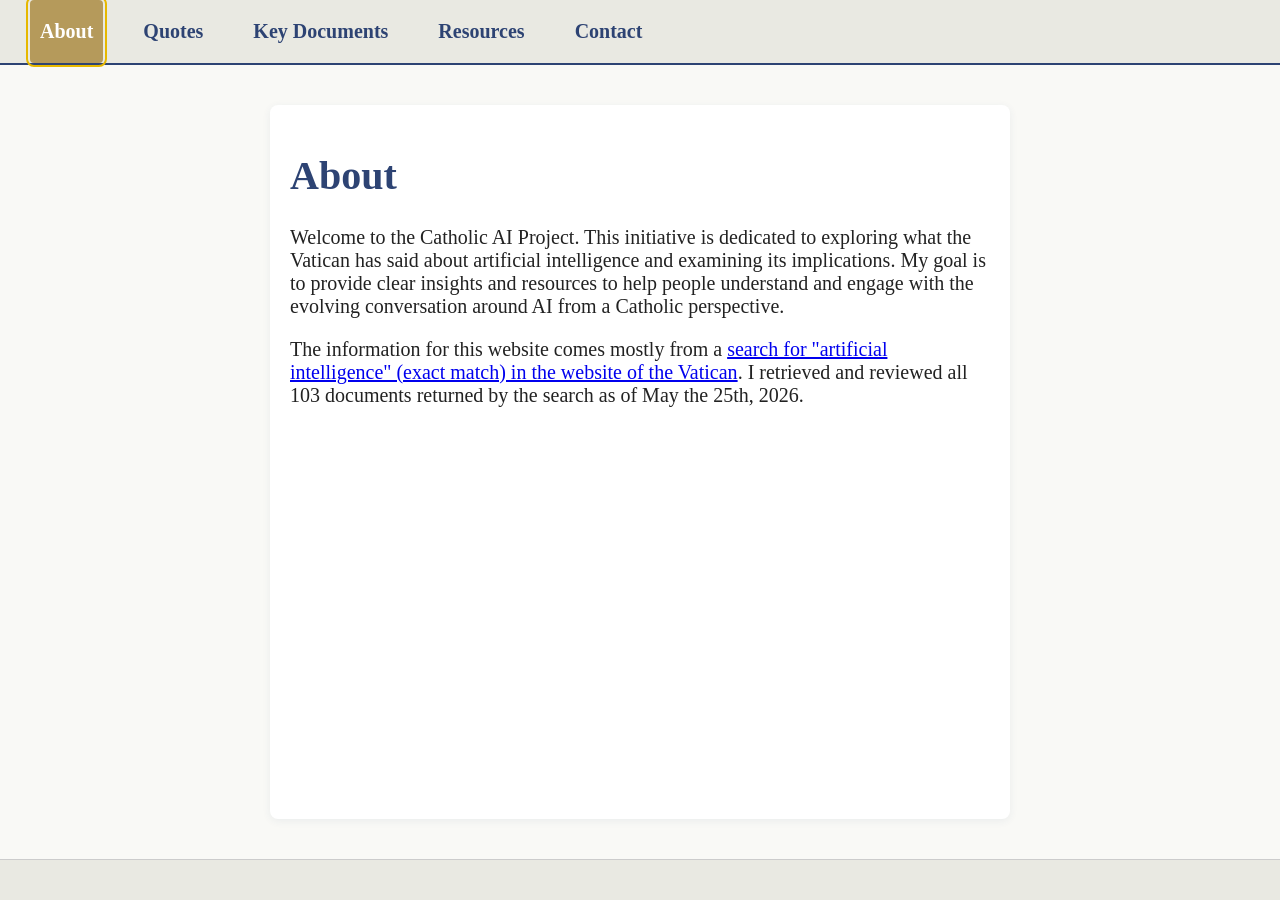
==== index.html @ c1c32372 "Update index.html" ====
<!DOCTYPE html>
<html lang="en">
<head>
  <meta charset="UTF-8">
  <meta name="viewport" content="width=device-width, initial-scale=1.0">
  <title>About | Catholic AI Project</title>
  <link rel="stylesheet" href="assets/style.css">
</head>
<body>
  <nav aria-label="Main navigation">
    <ul class="nav">
      <li><a href="index.html" aria-current="page">About</a></li>
      <li><a href="quotes.html">Quotes</a></li>
      <li><a href="documents.html">Key Documents</a></li>
      <li><a href="resources.html">Resources</a></li>
      <li><a href="contact.html">Contact</a></li>
    </ul>
  </nav>
  <main>
    <h1>About</h1>
      <p>Welcome to the Catholic AI Project. This initiative is dedicated to exploring what the Vatican has said about artificial intelligence and examining its implications. My goal is to provide clear insights and resources to help people understand and engage with the evolving conversation around AI from a Catholic perspective.</p>
      
      <p>The information for this website comes mostly from a <a href="https://www.vatican.va/content/vatican/en/search.html?q=artificial%20intelligence&from=&to=&in=exact&sorting=latest">search for "artificial intelligence" (exact match) in the website of the Vatican</a>. I retrieved and reviewed all 103 documents returned by the search as of May the 25th, 2026.</p>
  </main>
  <footer>
    
  </footer>
</body>
</html>
---- assets/style.css ----
/* Catholic AI Project - Accessible, Professional Theme
   - High contrast, easy-to-read colors
   - Large, legible font
   - Responsive and screen reader friendly
*/

:root {
  --main-bg: #f9f9f6;
  --main-text: #222;
  --accent: #2d4373;
  --accent-contrast: #fff;
  --nav-bg: #e9e9e2;
  --nav-active: #b59a5b;
  --nav-hover: #d6cfa6;
  --footer-bg: #e9e9e2;
  --focus: #e6b800;
  font-size: 20px;
}

body {
  background: var(--main-bg);
  color: var(--main-text);
  font-family: 'Georgia', 'Times New Roman', Times, serif;
  margin: 0;
  min-height: 100vh;
  display: flex;
  flex-direction: column;
}

nav {
  background: var(--nav-bg);
  border-bottom: 2px solid var(--accent);
}

.nav {
  list-style: none;
  margin: 0;
  padding: 0 1.5rem;
  display: flex;
  gap: 1.5rem;
}

.nav li {
  margin: 0;
}

.nav a {
  display: block;
  padding: 1rem 0.5rem;
  color: var(--accent);
  text-decoration: none;
  font-weight: bold;
  border-radius: 4px;
  transition: background 0.2s, color 0.2s;
}

.nav a[aria-current="page"],
.nav a:focus {
  background: var(--nav-active);
  color: var(--accent-contrast);
  outline: 2px solid var(--focus);
  outline-offset: 2px;
}

.nav a:hover {
  background: var(--nav-hover);
  color: var(--main-text);
}

main {
  flex: 1;
  max-width: 700px;
  margin: 2rem auto;
  padding: 1rem;
  background: #fff;
  border-radius: 8px;
  box-shadow: 0 2px 8px rgba(45,67,115,0.07);
}

h1, h2, h3 {
  color: var(--accent);
  font-family: 'Georgia', 'Times New Roman', Times, serif;
}

footer {
  background: var(--footer-bg);
  text-align: center;
  padding: 1rem 0;
  font-size: 1rem;
  color: #555;
  border-top: 1px solid #ccc;
}

ul {
  margin-top: 1em;
  margin-bottom: 1em;
}

ul li {
  margin-bottom: 1.3em;
}

@media (max-width: 600px) {
  :root {
    font-size: 18px;
  }
  .nav {
    flex-direction: column;
    gap: 0.5rem;
    padding: 0.5rem;
  }
  main {
    margin: 1rem 0.5rem;
    padding: 0.5rem;
  }
}
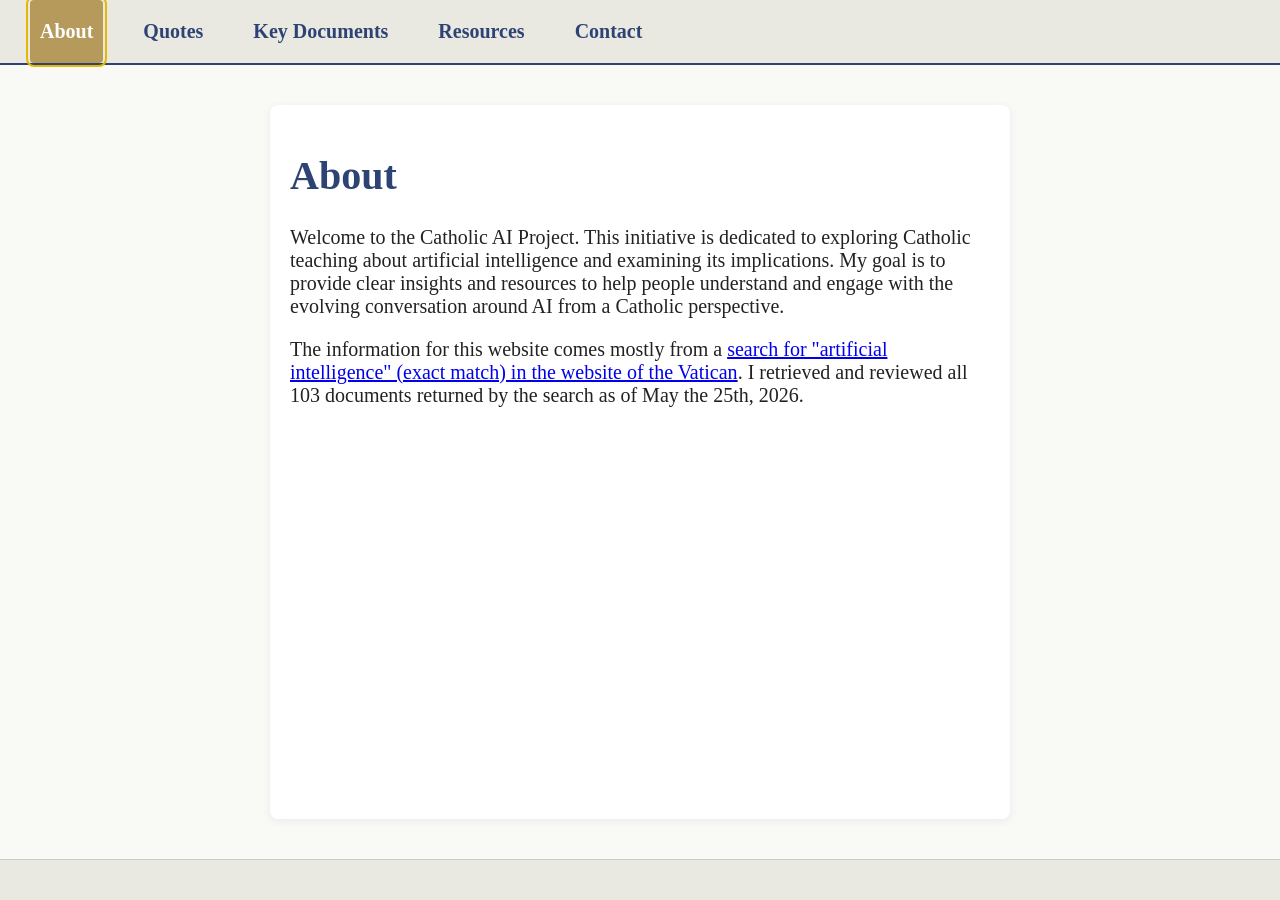
==== commit 14d5e9e7: "small wording change" ====
--- a/index.html
+++ b/index.html
@@ -18,7 +18,7 @@
   </nav>
   <main>
     <h1>About</h1>
-      <p>Welcome to the Catholic AI Project. This initiative is dedicated to exploring what the Vatican has said about artificial intelligence and examining its implications. My goal is to provide clear insights and resources to help people understand and engage with the evolving conversation around AI from a Catholic perspective.</p>
+      <p>Welcome to the Catholic AI Project. This initiative is dedicated to exploring Catholic teaching about artificial intelligence and examining its implications. My goal is to provide clear insights and resources to help people understand and engage with the evolving conversation around AI from a Catholic perspective.</p>
       
       <p>The information for this website comes mostly from a <a href="https://www.vatican.va/content/vatican/en/search.html?q=artificial%20intelligence&from=&to=&in=exact&sorting=latest">search for "artificial intelligence" (exact match) in the website of the Vatican</a>. I retrieved and reviewed all 103 documents returned by the search as of May the 25th, 2026.</p>
   </main>
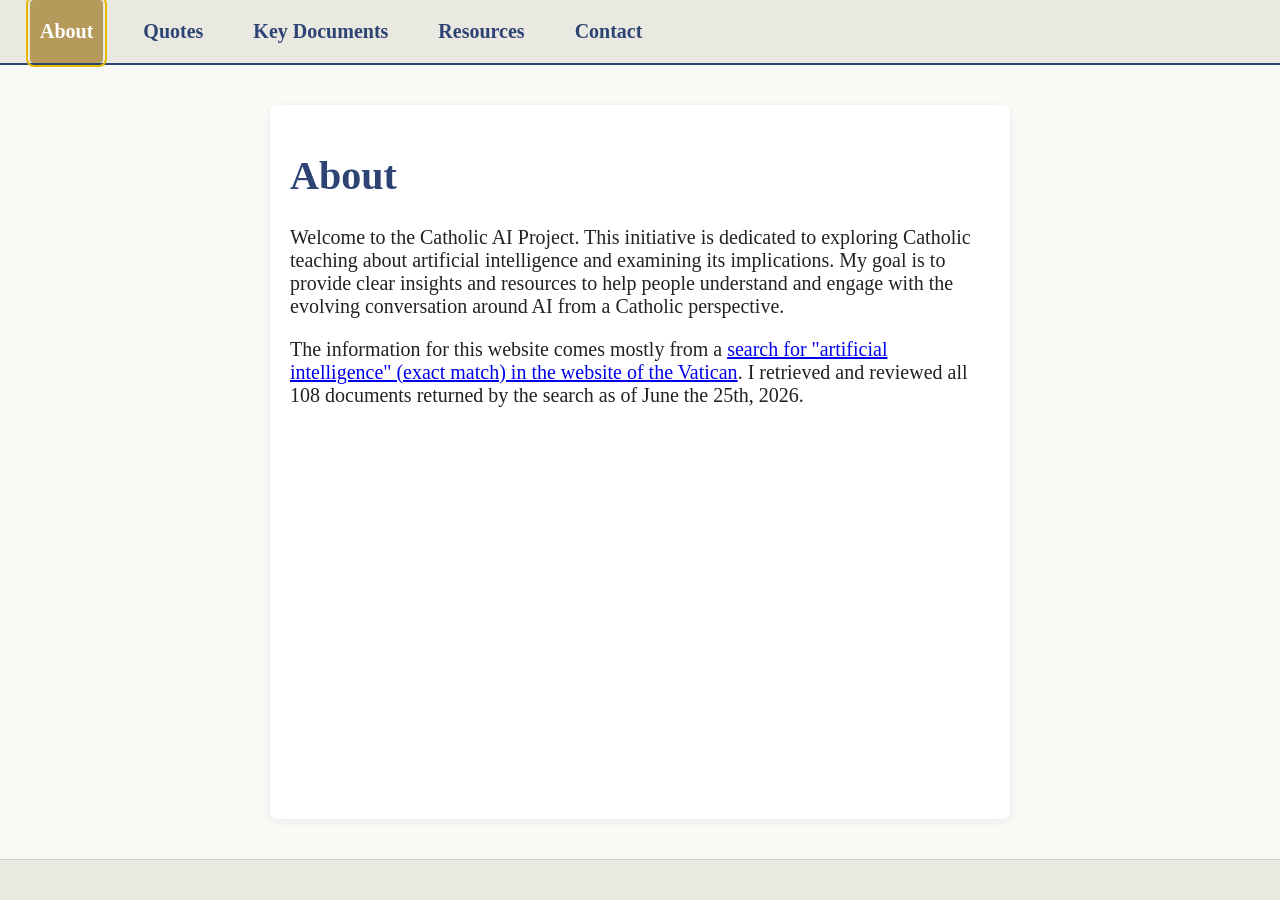
==== commit 58ba1ca7: "updtaed" ====
--- a/index.html
+++ b/index.html
@@ -20,7 +20,7 @@
     <h1>About</h1>
       <p>Welcome to the Catholic AI Project. This initiative is dedicated to exploring Catholic teaching about artificial intelligence and examining its implications. My goal is to provide clear insights and resources to help people understand and engage with the evolving conversation around AI from a Catholic perspective.</p>
       
-      <p>The information for this website comes mostly from a <a href="https://www.vatican.va/content/vatican/en/search.html?q=artificial%20intelligence&from=&to=&in=exact&sorting=latest">search for "artificial intelligence" (exact match) in the website of the Vatican</a>. I retrieved and reviewed all 103 documents returned by the search as of May the 25th, 2026.</p>
+      <p>The information for this website comes mostly from a <a href="https://www.vatican.va/content/vatican/en/search.html?q=artificial%20intelligence&from=&to=&in=exact&sorting=latest">search for "artificial intelligence" (exact match) in the website of the Vatican</a>. I retrieved and reviewed all 108 documents returned by the search as of June the 25th, 2026.</p>
   </main>
   <footer>
     
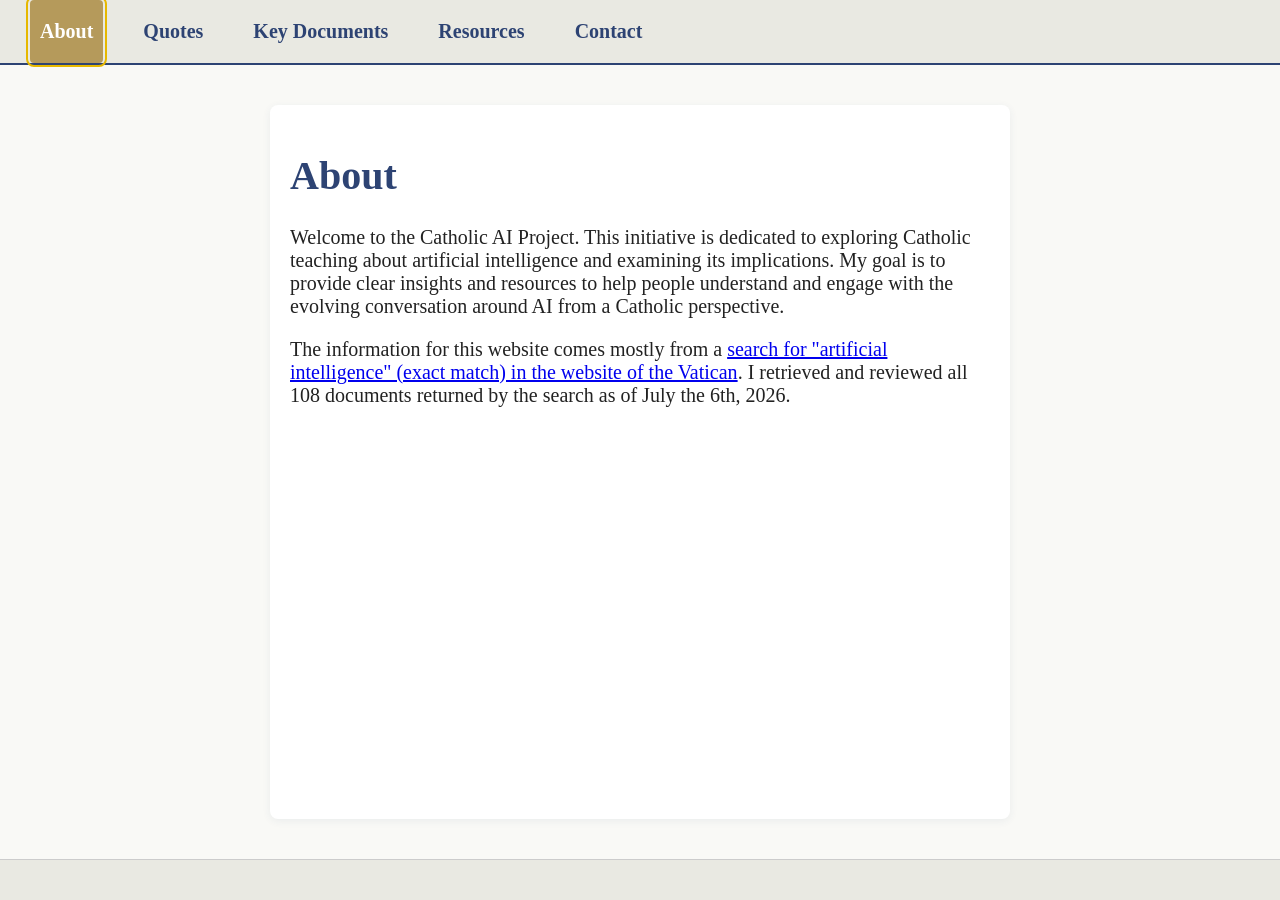
==== commit 07e9f174: "Update index.html" ====
--- a/index.html
+++ b/index.html
@@ -20,7 +20,7 @@
     <h1>About</h1>
       <p>Welcome to the Catholic AI Project. This initiative is dedicated to exploring Catholic teaching about artificial intelligence and examining its implications. My goal is to provide clear insights and resources to help people understand and engage with the evolving conversation around AI from a Catholic perspective.</p>
       
-      <p>The information for this website comes mostly from a <a href="https://www.vatican.va/content/vatican/en/search.html?q=artificial%20intelligence&from=&to=&in=exact&sorting=latest">search for "artificial intelligence" (exact match) in the website of the Vatican</a>. I retrieved and reviewed all 108 documents returned by the search as of June the 25th, 2026.</p>
+      <p>The information for this website comes mostly from a <a href="https://www.vatican.va/content/vatican/en/search.html?q=artificial%20intelligence&from=&to=&in=exact&sorting=latest">search for "artificial intelligence" (exact match) in the website of the Vatican</a>. I retrieved and reviewed all 108 documents returned by the search as of July the 6th, 2026.</p>
   </main>
   <footer>
     
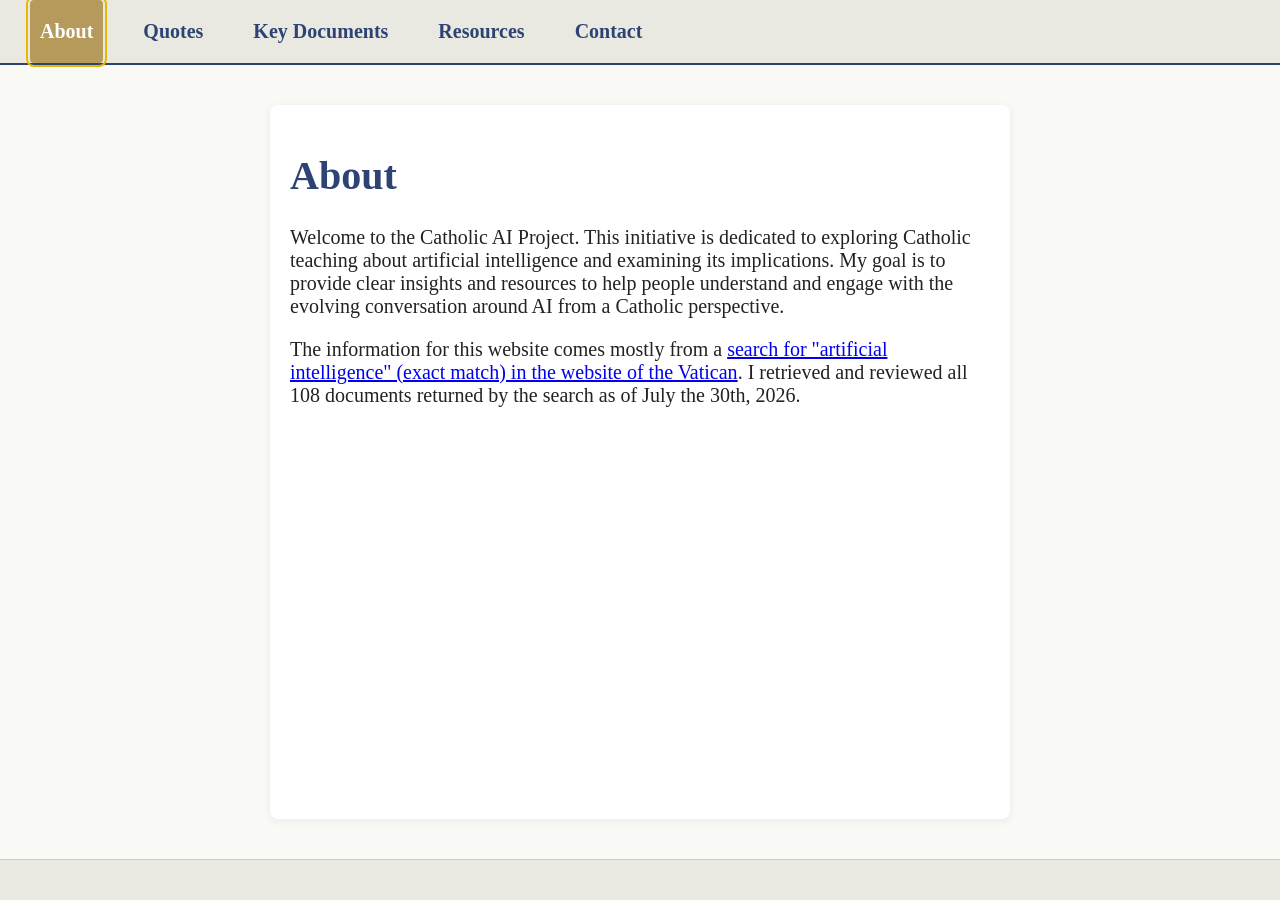
==== commit d45debb9: "Update index.html" ====
--- a/index.html
+++ b/index.html
@@ -20,7 +20,7 @@
     <h1>About</h1>
       <p>Welcome to the Catholic AI Project. This initiative is dedicated to exploring Catholic teaching about artificial intelligence and examining its implications. My goal is to provide clear insights and resources to help people understand and engage with the evolving conversation around AI from a Catholic perspective.</p>
       
-      <p>The information for this website comes mostly from a <a href="https://www.vatican.va/content/vatican/en/search.html?q=artificial%20intelligence&from=&to=&in=exact&sorting=latest">search for "artificial intelligence" (exact match) in the website of the Vatican</a>. I retrieved and reviewed all 108 documents returned by the search as of July the 6th, 2026.</p>
+      <p>The information for this website comes mostly from a <a href="https://www.vatican.va/content/vatican/en/search.html?q=artificial%20intelligence&from=&to=&in=exact&sorting=latest">search for "artificial intelligence" (exact match) in the website of the Vatican</a>. I retrieved and reviewed all 108 documents returned by the search as of July the 30th, 2026.</p>
   </main>
   <footer>
     
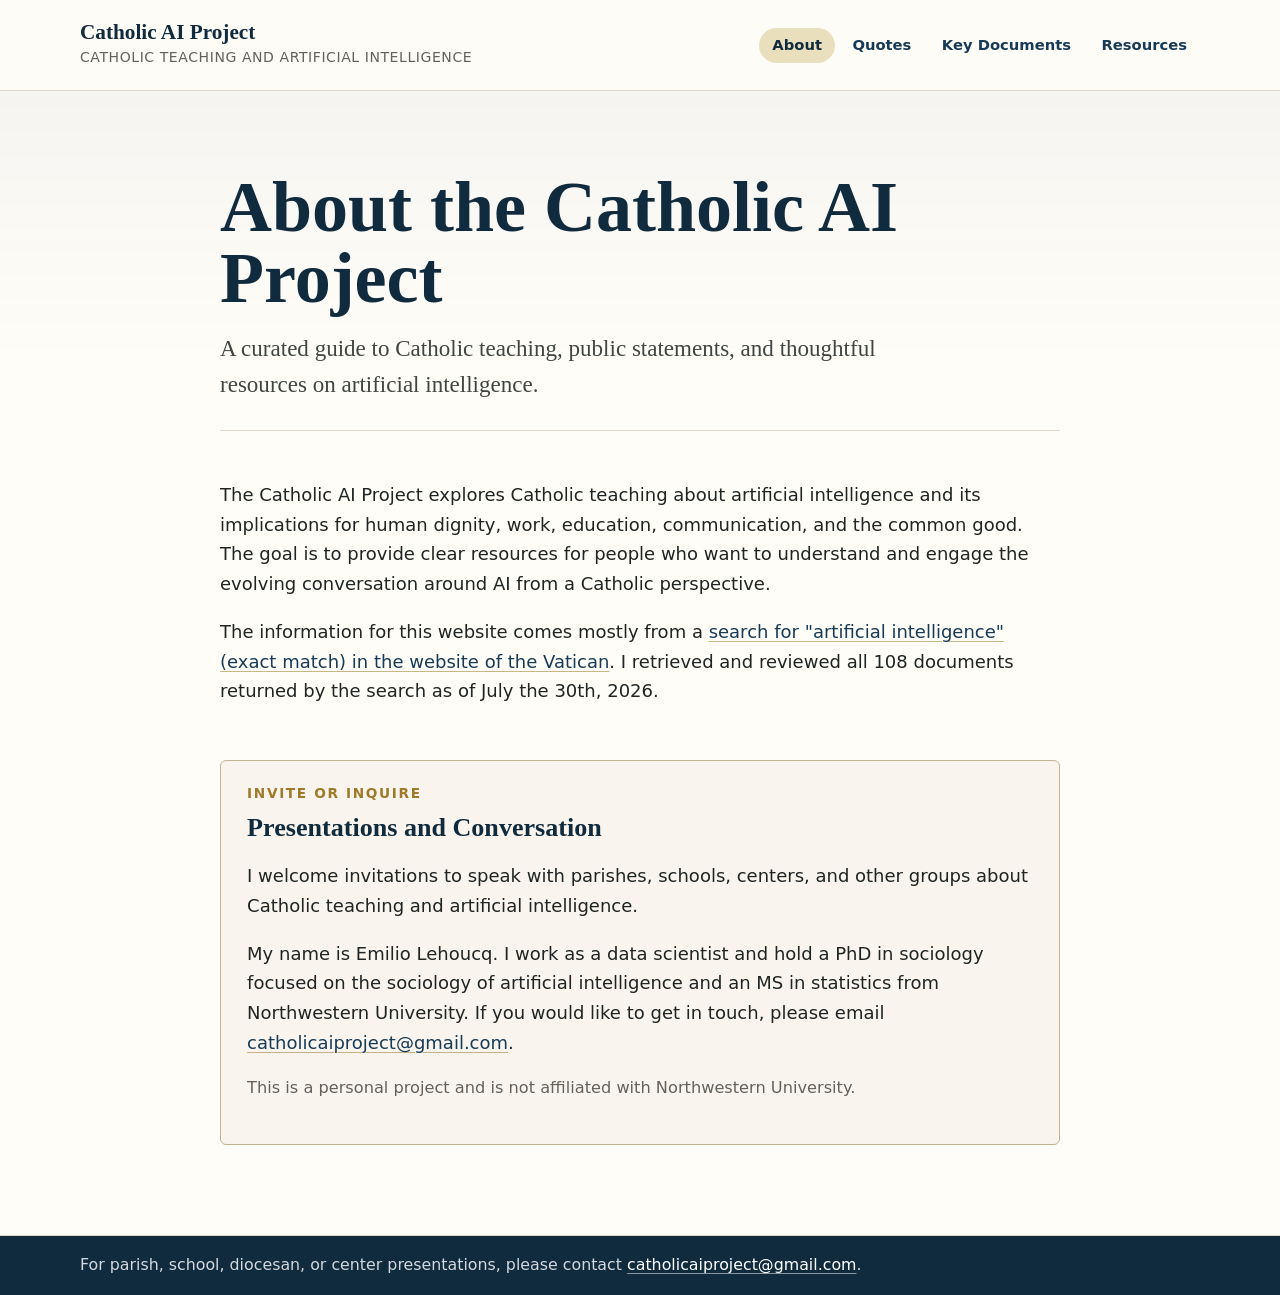
==== commit b0d2c37a: "re-design" ====
--- a/index.html
+++ b/index.html
@@ -7,23 +7,42 @@
   <link rel="stylesheet" href="assets/style.css">
 </head>
 <body>
-  <nav aria-label="Main navigation">
-    <ul class="nav">
-      <li><a href="index.html" aria-current="page">About</a></li>
-      <li><a href="quotes.html">Quotes</a></li>
-      <li><a href="documents.html">Key Documents</a></li>
-      <li><a href="resources.html">Resources</a></li>
-      <li><a href="contact.html">Contact</a></li>
-    </ul>
-  </nav>
+  <header class="site-header">
+    <div class="header-inner">
+      <a class="brand" href="index.html" aria-label="Catholic AI Project home">
+        <span class="brand-name">Catholic AI Project</span>
+        <span class="brand-line">Catholic teaching and artificial intelligence</span>
+      </a>
+      <nav aria-label="Main navigation">
+        <ul class="nav">
+          <li><a href="index.html" aria-current="page">About</a></li>
+          <li><a href="quotes.html">Quotes</a></li>
+          <li><a href="documents.html">Key Documents</a></li>
+          <li><a href="resources.html">Resources</a></li>
+        </ul>
+      </nav>
+    </div>
+  </header>
   <main>
-    <h1>About</h1>
-      <p>Welcome to the Catholic AI Project. This initiative is dedicated to exploring Catholic teaching about artificial intelligence and examining its implications. My goal is to provide clear insights and resources to help people understand and engage with the evolving conversation around AI from a Catholic perspective.</p>
+    <section class="page-intro">
+      <h1>About the Catholic AI Project</h1>
+      <p class="lead">A curated guide to Catholic teaching, public statements, and thoughtful resources on artificial intelligence.</p>
+    </section>
+
+    <p>The Catholic AI Project explores Catholic teaching about artificial intelligence and its implications for human dignity, work, education, communication, and the common good. The goal is to provide clear resources for people who want to understand and engage the evolving conversation around AI from a Catholic perspective.</p>
       
-      <p>The information for this website comes mostly from a <a href="https://www.vatican.va/content/vatican/en/search.html?q=artificial%20intelligence&from=&to=&in=exact&sorting=latest">search for "artificial intelligence" (exact match) in the website of the Vatican</a>. I retrieved and reviewed all 108 documents returned by the search as of July the 30th, 2026.</p>
+    <p>The information for this website comes mostly from a <a href="https://www.vatican.va/content/vatican/en/search.html?q=artificial%20intelligence&from=&to=&in=exact&sorting=latest" target="_blank" rel="noopener noreferrer">search for "artificial intelligence" (exact match) in the website of the Vatican</a>. I retrieved and reviewed all 108 documents returned by the search as of July the 30th, 2026.</p>
+
+    <section class="contact-panel" id="contact">
+      <p class="eyebrow">Invite or inquire</p>
+      <h2>Presentations and Conversation</h2>
+      <p>I welcome invitations to speak with parishes, schools, centers, and other groups about Catholic teaching and artificial intelligence.</p>
+      <p>My name is Emilio Lehoucq. I work as a data scientist and hold a PhD in sociology focused on the sociology of artificial intelligence and an MS in statistics from Northwestern University. If you would like to get in touch, please email <a href="mailto:catholicaiproject@gmail.com">catholicaiproject@gmail.com</a>.</p>
+      <p class="note">This is a personal project and is not affiliated with Northwestern University.</p>
+    </section>
   </main>
-  <footer>
-    
+  <footer class="site-footer">
+    <p>For parish, school, diocesan, or center presentations, please contact <a href="mailto:catholicaiproject@gmail.com">catholicaiproject@gmail.com</a>.</p>
   </footer>
 </body>
 </html>
--- a/assets/style.css
+++ b/assets/style.css
@@ -1,43 +1,111 @@
-/* Catholic AI Project - Accessible, Professional Theme
-   - High contrast, easy-to-read colors
-   - Large, legible font
-   - Responsive and screen reader friendly
-*/
+/* Catholic AI Project - polished research archive theme */
 
 :root {
-  --main-bg: #f9f9f6;
-  --main-text: #222;
-  --accent: #2d4373;
-  --accent-contrast: #fff;
-  --nav-bg: #e9e9e2;
-  --nav-active: #b59a5b;
-  --nav-hover: #d6cfa6;
-  --footer-bg: #e9e9e2;
-  --focus: #e6b800;
-  font-size: 20px;
+  --paper: #fffdf8;
+  --surface-muted: #f6f1e8;
+  --ink: #1f2524;
+  --muted: #62625b;
+  --line: #ded6c8;
+  --line-strong: #c4b58e;
+  --blue: #173b57;
+  --blue-dark: #102a3e;
+  --gold: #9f7a28;
+  --gold-soft: #eadfbd;
+  --focus: #d69a00;
+  font-size: 18px;
+}
+
+* {
+  box-sizing: border-box;
+}
+
+html {
+  background: var(--paper);
 }
 
 body {
-  background: var(--main-bg);
-  color: var(--main-text);
-  font-family: 'Georgia', 'Times New Roman', Times, serif;
   margin: 0;
   min-height: 100vh;
   display: flex;
   flex-direction: column;
-}
-
-nav {
-  background: var(--nav-bg);
-  border-bottom: 2px solid var(--accent);
+  color: var(--ink);
+  background:
+    linear-gradient(180deg, rgba(23, 59, 87, 0.06), transparent 360px),
+    var(--paper);
+  font-family: "Avenir Next", Avenir, "Segoe UI", system-ui, sans-serif;
+  line-height: 1.65;
+  text-rendering: optimizeLegibility;
+}
+
+a {
+  color: var(--blue);
+  text-decoration-color: rgba(159, 122, 40, 0.55);
+  text-decoration-thickness: 1px;
+  text-underline-offset: 0.18em;
+}
+
+a:hover {
+  color: var(--blue-dark);
+  text-decoration-color: var(--gold);
+}
+
+a:focus-visible {
+  outline: 3px solid var(--focus);
+  outline-offset: 3px;
+}
+
+.site-header {
+  border-bottom: 1px solid var(--line);
+  background: rgba(255, 253, 248, 0.94);
+}
+
+.header-inner {
+  width: min(1120px, calc(100% - 40px));
+  margin: 0 auto;
+  padding: 1.15rem 0;
+  display: flex;
+  align-items: center;
+  justify-content: space-between;
+  gap: 2rem;
+}
+
+.brand {
+  display: inline-flex;
+  flex-direction: column;
+  gap: 0.12rem;
+  color: var(--ink);
+  text-decoration: none;
+}
+
+.brand-name,
+h1,
+h2,
+h3,
+blockquote {
+  font-family: Georgia, "Times New Roman", Times, serif;
+}
+
+.brand-name {
+  color: var(--blue-dark);
+  font-size: 1.18rem;
+  font-weight: 700;
+  line-height: 1.1;
+}
+
+.brand-line {
+  color: var(--muted);
+  font-size: 0.78rem;
+  letter-spacing: 0.04em;
+  text-transform: uppercase;
 }
 
 .nav {
   list-style: none;
   margin: 0;
-  padding: 0 1.5rem;
+  padding: 0;
   display: flex;
-  gap: 1.5rem;
+  align-items: center;
+  gap: 0.25rem;
 }
 
 .nav li {
@@ -46,71 +114,260 @@
 
 .nav a {
   display: block;
-  padding: 1rem 0.5rem;
-  color: var(--accent);
+  padding: 0.48rem 0.72rem;
+  border-radius: 999px;
+  color: var(--blue);
+  font-size: 0.82rem;
+  font-weight: 700;
+  line-height: 1.2;
   text-decoration: none;
-  font-weight: bold;
-  border-radius: 4px;
-  transition: background 0.2s, color 0.2s;
-}
-
-.nav a[aria-current="page"],
-.nav a:focus {
-  background: var(--nav-active);
-  color: var(--accent-contrast);
-  outline: 2px solid var(--focus);
-  outline-offset: 2px;
+}
+
+.nav a[aria-current="page"] {
+  color: var(--blue-dark);
+  background: var(--gold-soft);
 }
 
 .nav a:hover {
-  background: var(--nav-hover);
-  color: var(--main-text);
+  background: var(--surface-muted);
 }
 
 main {
   flex: 1;
-  max-width: 700px;
-  margin: 2rem auto;
-  padding: 1rem;
-  background: #fff;
-  border-radius: 8px;
-  box-shadow: 0 2px 8px rgba(45,67,115,0.07);
-}
-
-h1, h2, h3 {
-  color: var(--accent);
-  font-family: 'Georgia', 'Times New Roman', Times, serif;
-}
-
-footer {
-  background: var(--footer-bg);
-  text-align: center;
+  width: min(840px, calc(100% - 40px));
+  margin: 0 auto;
+  padding: 4.5rem 0 5rem;
+}
+
+.page-intro {
+  margin-bottom: 2.75rem;
+  padding-bottom: 1.5rem;
+  border-bottom: 1px solid var(--line);
+}
+
+.eyebrow {
+  margin: 0 0 0.65rem;
+  color: var(--gold);
+  font-size: 0.76rem;
+  font-weight: 800;
+  letter-spacing: 0.12em;
+  line-height: 1.2;
+  text-transform: uppercase;
+}
+
+h1,
+h2,
+h3,
+p {
+  overflow-wrap: anywhere;
+}
+
+h1 {
+  margin: 0;
+  color: var(--blue-dark);
+  font-size: clamp(2.35rem, 6vw, 4rem);
+  line-height: 0.98;
+  letter-spacing: 0;
+}
+
+h2 {
+  margin: 3rem 0 0.75rem;
+  color: var(--blue-dark);
+  font-size: 1.45rem;
+  line-height: 1.15;
+}
+
+h3 {
+  margin: 1.6rem 0 0.55rem;
+  color: var(--muted);
+  font-size: 1.05rem;
+  line-height: 1.2;
+}
+
+p {
+  margin: 1rem 0;
+}
+
+.lead {
+  max-width: 720px;
+  margin: 1rem 0 0;
+  color: #3f4543;
+  font-family: Georgia, "Times New Roman", Times, serif;
+  font-size: 1.28rem;
+  line-height: 1.55;
+}
+
+.quote-group {
+  margin: 0 0 1.6rem;
+  padding: 0.75rem;
+  border: 1px solid rgba(196, 181, 142, 0.6);
+  border-radius: 6px;
+  background: rgba(246, 241, 232, 0.46);
+}
+
+.quote-group .quote:last-child {
+  margin-bottom: 0;
+}
+
+.contact-panel {
+  margin-top: 3rem;
+  padding: 1.35rem 1.45rem;
+  border: 1px solid var(--line-strong);
+  border-radius: 6px;
+  background: rgba(246, 241, 232, 0.62);
+}
+
+.contact-panel h2 {
+  margin-top: 0;
+}
+
+.contact-panel .note {
+  color: var(--muted);
+  font-size: 0.9rem;
+}
+
+.quote {
+  position: relative;
+  margin: 0 0 1.15rem;
+  padding: 1.2rem 1.35rem 1.05rem;
+  border: 1px solid var(--line);
+  border-left: 5px solid var(--line-strong);
+  background: rgba(255, 255, 255, 0.74);
+  box-shadow: 0 10px 28px rgba(29, 38, 37, 0.04);
+}
+
+.quote blockquote {
+  margin: 0;
+  color: #252927;
+  font-size: 1.08rem;
+  line-height: 1.66;
+}
+
+.quote blockquote p {
+  margin: 0;
+}
+
+.quote figcaption {
+  margin-top: 0.95rem;
+  padding-top: 0.8rem;
+  border-top: 1px solid rgba(222, 214, 200, 0.8);
+  color: var(--muted);
+  font-size: 0.84rem;
+  line-height: 1.45;
+}
+
+.author {
+  color: var(--blue-dark);
+  font-weight: 800;
+}
+
+.document {
+  font-weight: 650;
+}
+
+.source-list {
+  list-style: none;
+  margin: 0.7rem 0 2rem;
+  padding: 0;
+  border-top: 1px solid var(--line);
+}
+
+.source-list li {
+  margin: 0;
+  padding: 0.92rem 0;
+  border-bottom: 1px solid var(--line);
+  color: var(--muted);
+}
+
+.source-list a {
+  color: var(--blue-dark);
+  font-weight: 700;
+}
+
+.source-list span {
+  color: var(--muted);
+  white-space: nowrap;
+}
+
+main > ul:not(.source-list) {
+  padding-left: 1.2rem;
+}
+
+main > ul:not(.source-list) li {
+  margin-bottom: 0.9rem;
+}
+
+.site-footer {
+  margin-top: auto;
+  border-top: 1px solid var(--line);
+  background: var(--blue-dark);
+  color: rgba(255, 255, 255, 0.82);
+}
+
+.site-footer p {
+  width: min(1120px, calc(100% - 40px));
+  margin: 0 auto;
   padding: 1rem 0;
-  font-size: 1rem;
-  color: #555;
-  border-top: 1px solid #ccc;
-}
-
-ul {
-  margin-top: 1em;
-  margin-bottom: 1em;
-}
-
-ul li {
-  margin-bottom: 1.3em;
-}
-
-@media (max-width: 600px) {
+  font-size: 0.88rem;
+  line-height: 1.45;
+}
+
+.site-footer a {
+  color: #ffffff;
+  text-decoration-color: rgba(255, 255, 255, 0.5);
+}
+
+@media (max-width: 760px) {
   :root {
-    font-size: 18px;
-  }
+    font-size: 17px;
+  }
+
+  .header-inner {
+    width: min(100% - 28px, 1120px);
+    padding: 0.95rem 0 0.75rem;
+    align-items: flex-start;
+    flex-direction: column;
+    gap: 0.85rem;
+  }
+
+  nav {
+    width: 100%;
+    overflow-x: auto;
+    padding-bottom: 0.15rem;
+  }
+
   .nav {
-    flex-direction: column;
-    gap: 0.5rem;
-    padding: 0.5rem;
-  }
+    width: max-content;
+    min-width: 100%;
+  }
+
+  .nav a {
+    padding: 0.46rem 0.62rem;
+    white-space: nowrap;
+  }
+
   main {
-    margin: 1rem 0.5rem;
-    padding: 0.5rem;
-  }
-}
+    width: min(100% - 28px, 840px);
+    padding: 3rem 0 4rem;
+  }
+
+  .page-intro {
+    margin-bottom: 2rem;
+  }
+
+  h1 {
+    font-size: 2.35rem;
+  }
+
+  .lead {
+    font-size: 1.13rem;
+  }
+
+  .quote {
+    padding: 1rem 1rem 0.9rem;
+  }
+
+  .quote blockquote {
+    font-size: 1rem;
+  }
+}
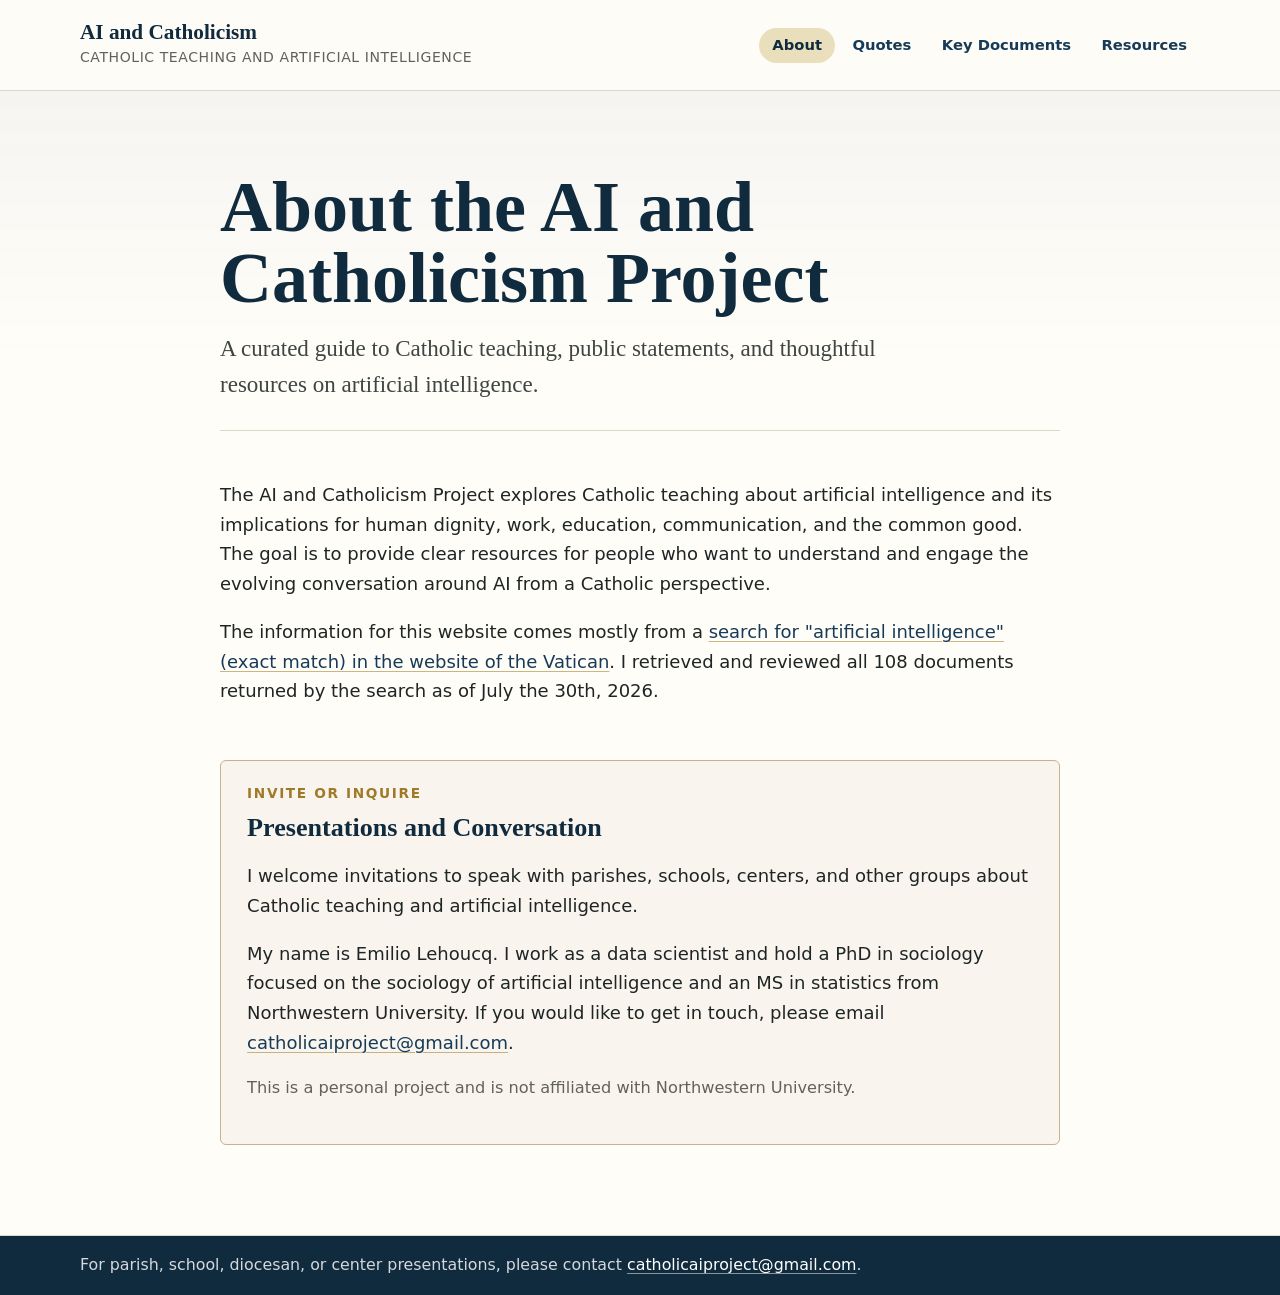
==== commit bc0d675f: "changed name" ====
--- a/index.html
+++ b/index.html
@@ -3,14 +3,14 @@
 <head>
   <meta charset="UTF-8">
   <meta name="viewport" content="width=device-width, initial-scale=1.0">
-  <title>About | Catholic AI Project</title>
+  <title>About | AI and Catholicism</title>
   <link rel="stylesheet" href="assets/style.css">
 </head>
 <body>
   <header class="site-header">
     <div class="header-inner">
-      <a class="brand" href="index.html" aria-label="Catholic AI Project home">
-        <span class="brand-name">Catholic AI Project</span>
+      <a class="brand" href="index.html" aria-label="AI and Catholicism home">
+        <span class="brand-name">AI and Catholicism</span>
         <span class="brand-line">Catholic teaching and artificial intelligence</span>
       </a>
       <nav aria-label="Main navigation">
@@ -25,11 +25,11 @@
   </header>
   <main>
     <section class="page-intro">
-      <h1>About the Catholic AI Project</h1>
+      <h1>About the AI and Catholicism Project</h1>
       <p class="lead">A curated guide to Catholic teaching, public statements, and thoughtful resources on artificial intelligence.</p>
     </section>
 
-    <p>The Catholic AI Project explores Catholic teaching about artificial intelligence and its implications for human dignity, work, education, communication, and the common good. The goal is to provide clear resources for people who want to understand and engage the evolving conversation around AI from a Catholic perspective.</p>
+    <p>The AI and Catholicism Project explores Catholic teaching about artificial intelligence and its implications for human dignity, work, education, communication, and the common good. The goal is to provide clear resources for people who want to understand and engage the evolving conversation around AI from a Catholic perspective.</p>
       
     <p>The information for this website comes mostly from a <a href="https://www.vatican.va/content/vatican/en/search.html?q=artificial%20intelligence&from=&to=&in=exact&sorting=latest" target="_blank" rel="noopener noreferrer">search for "artificial intelligence" (exact match) in the website of the Vatican</a>. I retrieved and reviewed all 108 documents returned by the search as of July the 30th, 2026.</p>
 
--- a/assets/style.css
+++ b/assets/style.css
@@ -1,4 +1,4 @@
-/* Catholic AI Project - polished research archive theme */
+/* AI and Catholicism - polished research archive theme */
 
 :root {
   --paper: #fffdf8;
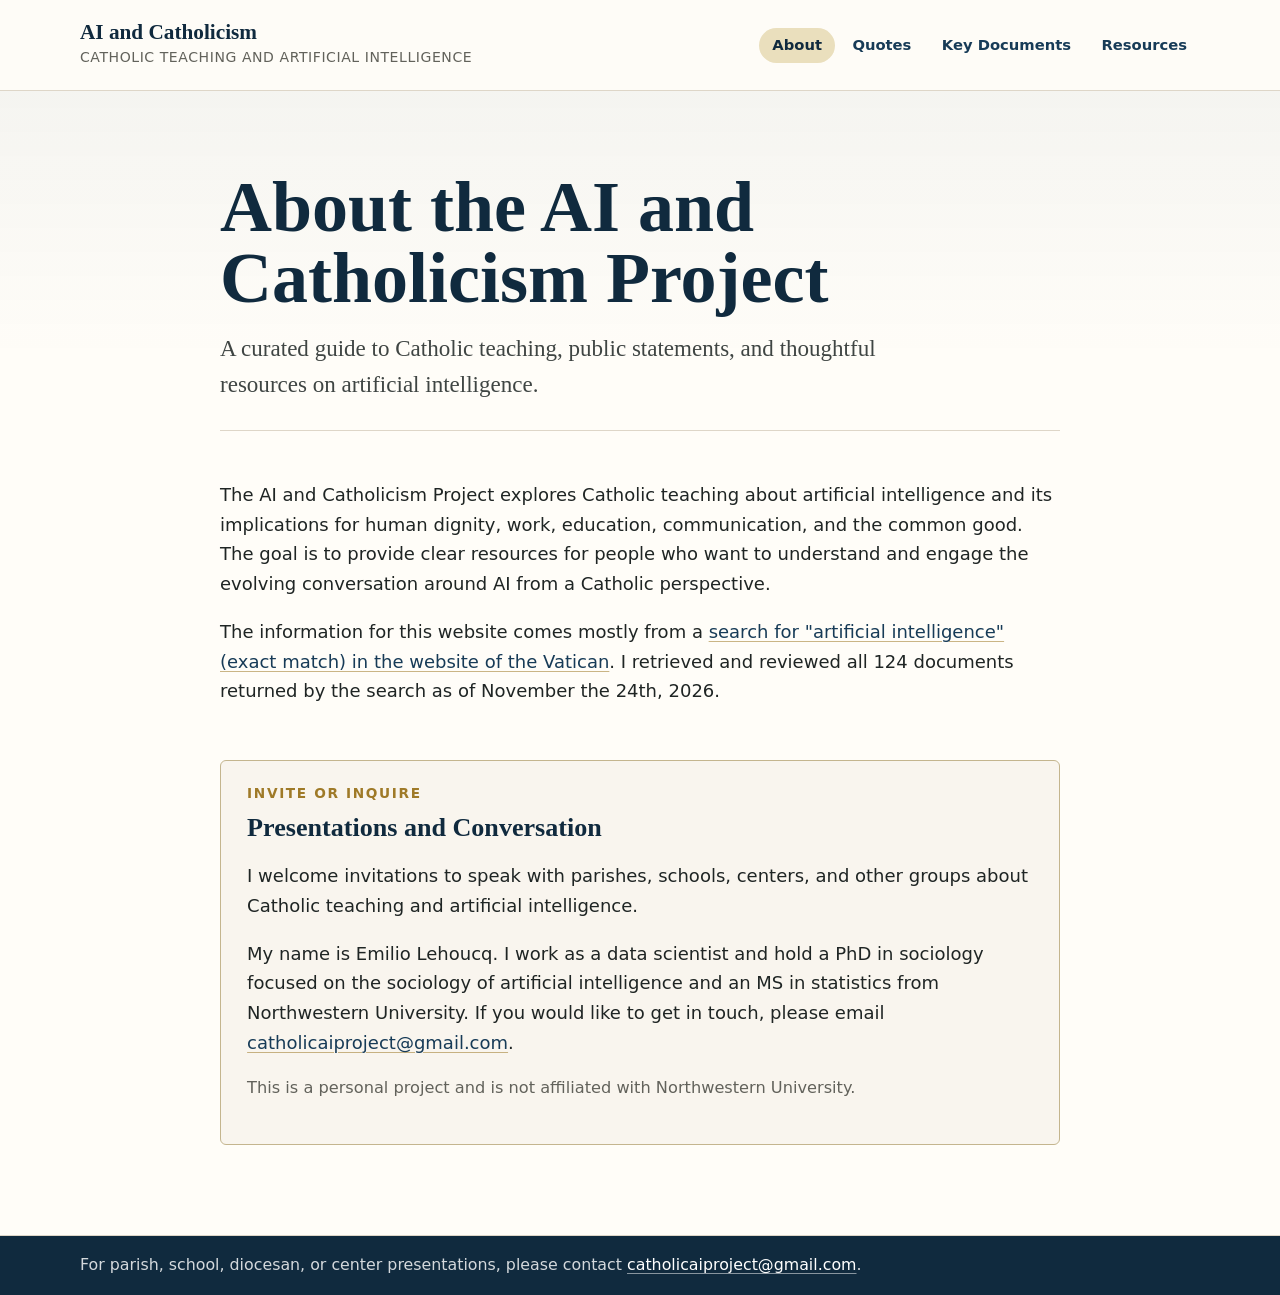
==== commit 243550f3: "Update index.html" ====
--- a/index.html
+++ b/index.html
@@ -31,7 +31,7 @@
 
     <p>The AI and Catholicism Project explores Catholic teaching about artificial intelligence and its implications for human dignity, work, education, communication, and the common good. The goal is to provide clear resources for people who want to understand and engage the evolving conversation around AI from a Catholic perspective.</p>
       
-    <p>The information for this website comes mostly from a <a href="https://www.vatican.va/content/vatican/en/search.html?q=artificial%20intelligence&from=&to=&in=exact&sorting=latest" target="_blank" rel="noopener noreferrer">search for "artificial intelligence" (exact match) in the website of the Vatican</a>. I retrieved and reviewed all 108 documents returned by the search as of July the 30th, 2026.</p>
+    <p>The information for this website comes mostly from a <a href="https://www.vatican.va/content/vatican/en/search.html?q=artificial%20intelligence&from=&to=&in=exact&sorting=latest" target="_blank" rel="noopener noreferrer">search for "artificial intelligence" (exact match) in the website of the Vatican</a>. I retrieved and reviewed all 124 documents returned by the search as of November the 24th, 2026.</p>
 
     <section class="contact-panel" id="contact">
       <p class="eyebrow">Invite or inquire</p>
